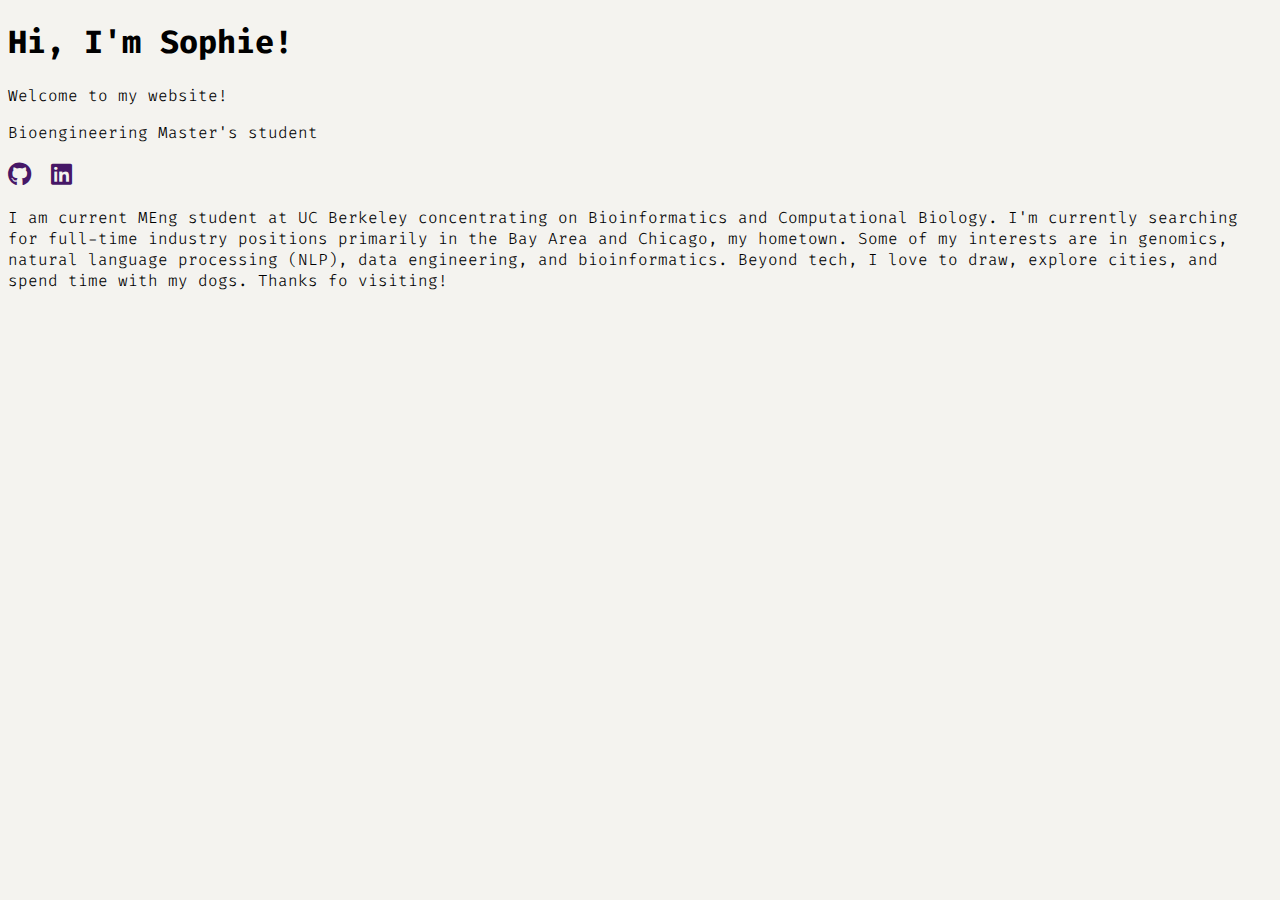
==== index.html @ 15184887 "update files" ====
<!DOCTYPE html> 
<html>
  <head>
    <title>Sophie Furlow - Homepage</title>
    <link rel="stylesheet" href="./assets/css/styles.css">
    <link rel="stylesheet" href="https://cdnjs.cloudflare.com/ajax/libs/font-awesome/6.0.0-beta3/css/all.min.css">
    <link rel="preconnect" href="https://fonts.googleapis.com">
    <link rel="preconnect" href="https://fonts.gstatic.com" crossorigin>
    <link href="https://fonts.googleapis.com/css2?family=Fira+Code:wght@300..700&display=swap" rel="stylesheet">
  </head>
  
  <body>
    <h1>Hi, I'm Sophie!</h1>  
    
    <p>Welcome to my website!</p> 
    <p>Bioengineering Master's student </p>
    <ul class="socials">
        <li><a href="https://github.com/sfurlow8" target="_blank">
            <i class="fab fa-github"></i>
        </a></li>
        <li><a href="http://www.linkedin.com/in/sophie-furlow" target="_blank">
            <i class="fab fa-linkedin"></i>
        </a></li>
    </ul>
    <p>I am current MEng student at UC Berkeley concentrating on Bioinformatics and Computational Biology. 
        I'm currently searching for full-time industry positions primarily in the Bay Area and Chicago, my hometown. 
        Some of my interests are in genomics, natural language processing (NLP), data engineering, and bioinformatics. 
        Beyond tech, I love to draw, explore cities, and spend time with my dogs. 
        Thanks fo visiting! </p>

  </body>
</html>
---- assets/css/styles.css ----
.socials {
    list-style: none;
    padding: 0;
    margin: 0;
}

.socials li {
    display: inline-block;
    margin-right: 10px; /* Adjust spacing between icons */
}

.socials li:last-child {
    margin-right: 0; /* Remove margin from the last icon */
}

.socials a {
    text-decoration: none;
    color: #461767; /* Default color */
    font-size: 24px; /* Default size */
}

.socials a:hover {
    color: #461767; /* Change color on hover */
    opacity: 0.5;
}

.socials a:active {
    color: #461767;
    opacity: 0.5;
}

h1 {
    font-family: 'Fira Code', monospace;
    font-weight: 700;
}

body {
    font-family: 'Fira Code', monospace;
    background-color: #f4f3ef;
    font-weight: 300;
}
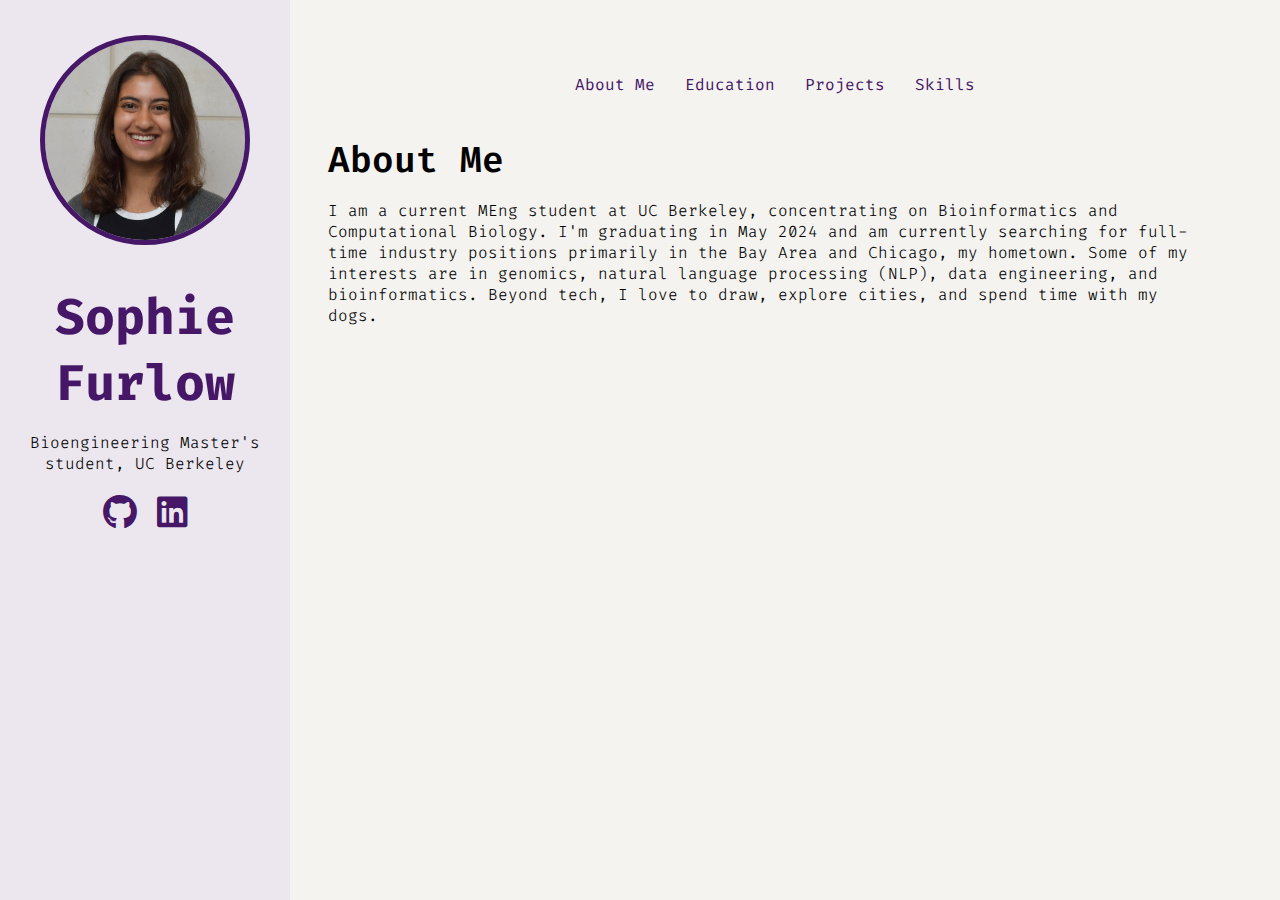
==== commit b5b760e0: "added education" ====
--- a/index.html
+++ b/index.html
@@ -10,10 +10,33 @@
   </head>
   
   <body>
-    <h1>Hi, I'm Sophie!</h1>  
-    
-    <p>Welcome to my website!</p> 
-    <p>Bioengineering Master's student </p>
+    <header>
+      <div class="menu">
+        <ul>
+          <li><a href="#" onclick="showSection('aboutme')">About Me</a></li>
+          <li><a href="#" onclick="showSection('education')">Education</a></li>
+          <li><a href="#" onclick="showSection('projects')">Projects</a></li>
+          <li><a href="#" onclick="showSection('skills')">Skills</a></li>
+      </ul>
+      </div>
+    </header>
+    <div class="sidebar">
+      <img src="images/calid.jpg" alt="Sophie Furlow">
+      <h1>Sophie Furlow</h1>
+      <p>Bioengineering Master's student, UC Berkeley</p>
+      <ul class="socials">
+        <li><a href="https://github.com/sfurlow8" target="_blank">
+            <i class="fab fa-github"></i>
+        </a></li>
+        <li><a href="http://www.linkedin.com/in/sophie-furlow" target="_blank">
+            <i class="fab fa-linkedin"></i>
+        </a></li>
+      </ul>
+    </div>
+
+    <!-- <p>Hi, I'm</p>  
+    <h1>Sophie Furlow</h1>
+    <p>Bioengineering Master's student, UC Berkeley</p>
     <ul class="socials">
         <li><a href="https://github.com/sfurlow8" target="_blank">
             <i class="fab fa-github"></i>
@@ -21,12 +44,58 @@
         <li><a href="http://www.linkedin.com/in/sophie-furlow" target="_blank">
             <i class="fab fa-linkedin"></i>
         </a></li>
-    </ul>
-    <p>I am current MEng student at UC Berkeley concentrating on Bioinformatics and Computational Biology. 
-        I'm currently searching for full-time industry positions primarily in the Bay Area and Chicago, my hometown. 
+    </ul> -->
+    <!-- <p>I am current MEng student at UC Berkeley, concentrating on Bioinformatics and Computational Biology. 
+        I'm graduating in May 2024 and am currently searching for full-time industry positions primarily in the Bay Area and Chicago, my hometown. 
         Some of my interests are in genomics, natural language processing (NLP), data engineering, and bioinformatics. 
         Beyond tech, I love to draw, explore cities, and spend time with my dogs. 
-        Thanks fo visiting! </p>
+        Thanks for visiting! </p> -->
+    <!-- <main>
+        <section id="aboutme">
+              <h2>About Me</h2>
+              <p>Your biography goes here...</p>
+        </section>
+        <section id="education">
+              <h2>Education</h2>
+              <p>Your education details go here...</p>
+        </section>
+        <section id="projects">
+              <h2>Projects</h2>
+              <p>Your projects details go here...</p>
+        </section>
+        <section id="skills">
+          <h2>Skills</h2>
+          <p>Your skills details go here...</p>
+        </section>
+      </main> -->
+      <div class="main-content">
+        <section id="aboutme" class="section">
+            <h2>About Me</h2>
+            <p>I am a current MEng student at UC Berkeley, concentrating on Bioinformatics and Computational Biology. 
+              I'm graduating in May 2024 and am currently searching for full-time industry positions primarily in the Bay Area and Chicago, my hometown. 
+              Some of my interests are in genomics, natural language processing (NLP), data engineering, and bioinformatics. 
+              Beyond tech, I love to draw, explore cities, and spend time with my dogs. </p> 
+        </section>
+        <section id="education" class="section">
+            <h3 class="school">University of California, Berkeley</h3>
+            <h2 class="degree">Master of Engineering, Bioengineering</h2>
+            <h4>Berkeley, CA. Graduating May 2024.</h4>
+            <p class="conc">Concentration on Bioinformatics and Computational Biology.</p>
+            <h3 class="school">Northwestern University</h3>
+            <h2 class="degree">Bachelor of Science, Biomedical Computation</h2>
+            <h4>Evanston, IL. 2019-2023.</h4>
+            <p>Minor in Data Engineering. Magna Cum Laude Graduate. Tau Beta Pi Engineering Honor Society.</p>
+        </section>
+        <section id="projects" class="section">
+            <h2>Projects</h2>
+            <p>Your projects details go here...</p>
+        </section>
+        <section id="skills" class="section">
+          <h2>Skills</h2>
+          <p>Your biography goes here...</p>
+        </section>
+      </div>
 
+    <script src="script.js"></script>
   </body>
 </html>--- a/assets/css/styles.css
+++ b/assets/css/styles.css
@@ -18,7 +18,7 @@
 .socials a {
     text-decoration: none;
     color: #461767; /* Default color */
-    font-size: 24px; /* Default size */
+    font-size: 35px; /* Default size */
 }
 
 .socials a:hover {
@@ -34,10 +34,140 @@
 h1 {
     font-family: 'Fira Code', monospace;
     font-weight: 700;
+    color: #461767;
+    font-size: 50px;
+    margin-bottom: 2px;
+}
+
+h2 {
+    font-family: 'Fira Code', monospace;
+    font-weight: 600;
+    color: #000;
+    font-size: 40px;
+    margin-bottom: 2px;
 }
 
 body {
     font-family: 'Fira Code', monospace;
     background-color: #f4f3ef;
     font-weight: 300;
-}+    padding: 50px;
+}
+
+/* .container {
+    display: flex;
+} */
+
+nav {
+    position: fixed;
+    background-color: #333;
+    color: #fff;
+    padding: 20px;
+    width: 200px; /* Set width for the side navigation */
+    margin-left: 250px; /* Width of sidebar + margin */
+}
+
+nav a {
+    color: #461767;
+    text-decoration: none;
+}
+
+nav a:hover {
+    text-decoration: underline;
+}
+
+main {
+    padding: 20px;
+}
+
+/* section {
+    margin-bottom: 30px;
+} */
+.section {
+    display: none;
+}
+
+.section h3 {
+    color: #461767;
+    margin-top: 5px;
+    font-weight: 500;
+}
+
+.section h2 {
+    color: black;
+    font-size: 36px;
+    font-weight: 600;
+    margin-top: 5px;
+    margin-bottom: 5px;
+}
+
+.section h4 {
+    color: black;
+    font-size: 12px;
+    font-weight: 300;
+    margin-top: 5px;
+    margin-bottom: 5px;
+}
+
+.menu {
+    /* position: fixed; */
+    display: flex;
+    justify-content: center;
+    margin-left: 250px; /* Width of sidebar + margin */
+
+}
+
+.menu ul {
+    list-style: none;
+}
+
+.menu ul li {
+    display: inline;
+    margin-right: 20px;
+}
+
+.menu a {
+    font-weight: 400;
+    color: #461767;
+    text-decoration: none;
+}
+
+.menu a:hover {
+    text-decoration: underline;
+}
+
+.sidebar {
+    position: fixed;
+    top: 0;
+    left: 0;
+    width: 250px;
+    height: 100%;
+    background-color: #ece7ef;
+    /* color: #461767; */
+    padding: 20px;
+    text-align: center;
+}
+
+.sidebar img {
+    width: 200px;
+    height: 200px; /* Ensure equal width and height */
+    object-fit: cover; /* Prevent image distortion */
+    border-radius: 50%; /* Makes the image circular */
+    margin-top: 20px;
+    margin-bottom: 5px;
+    outline: 5px solid #461767;
+    /*box-shadow: 5px 5px 0px #461767; */ /* Solid offset shadow */
+}
+
+.main-content {
+    margin-left: 250px; /* Width of sidebar + margin */
+    padding: 20px;
+}
+
+/* p {
+    margin-bottom: 100px;
+} */
+
+.conc {
+    margin-bottom: 100px;
+}
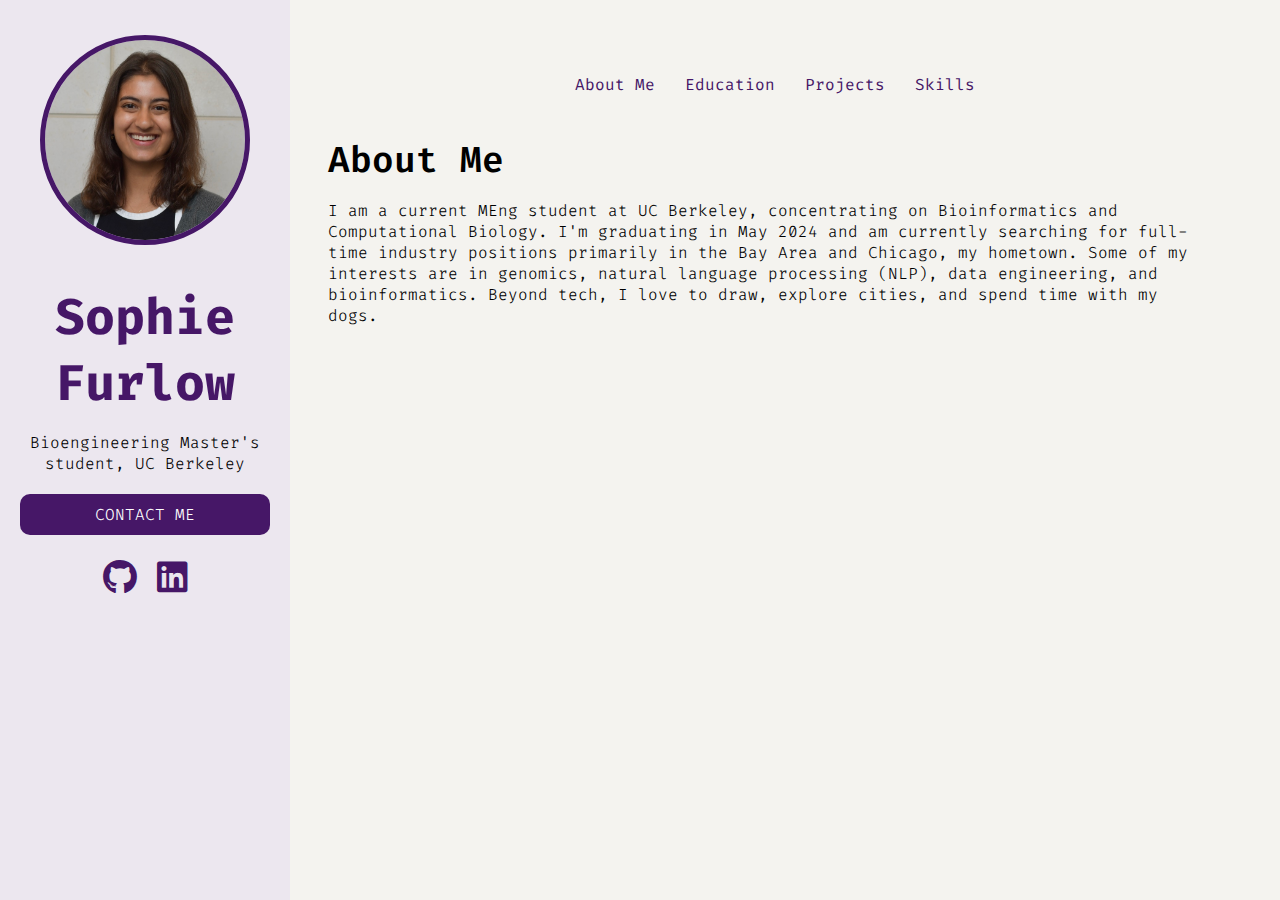
==== commit f38d47f8: "update index" ====
--- a/index.html
+++ b/index.html
@@ -1,40 +1,42 @@
-<!DOCTYPE html> 
+<!DOCTYPE html>
 <html>
-  <head>
-    <title>Sophie Furlow - Homepage</title>
-    <link rel="stylesheet" href="./assets/css/styles.css">
-    <link rel="stylesheet" href="https://cdnjs.cloudflare.com/ajax/libs/font-awesome/6.0.0-beta3/css/all.min.css">
-    <link rel="preconnect" href="https://fonts.googleapis.com">
-    <link rel="preconnect" href="https://fonts.gstatic.com" crossorigin>
-    <link href="https://fonts.googleapis.com/css2?family=Fira+Code:wght@300..700&display=swap" rel="stylesheet">
-  </head>
-  
-  <body>
-    <header>
-      <div class="menu">
-        <ul>
-          <li><a href="#" onclick="showSection('aboutme')">About Me</a></li>
-          <li><a href="#" onclick="showSection('education')">Education</a></li>
-          <li><a href="#" onclick="showSection('projects')">Projects</a></li>
-          <li><a href="#" onclick="showSection('skills')">Skills</a></li>
-      </ul>
-      </div>
-    </header>
-    <div class="sidebar">
-      <img src="images/calid.jpg" alt="Sophie Furlow">
-      <h1>Sophie Furlow</h1>
-      <p>Bioengineering Master's student, UC Berkeley</p>
-      <ul class="socials">
-        <li><a href="https://github.com/sfurlow8" target="_blank">
-            <i class="fab fa-github"></i>
-        </a></li>
-        <li><a href="http://www.linkedin.com/in/sophie-furlow" target="_blank">
-            <i class="fab fa-linkedin"></i>
-        </a></li>
+
+<head>
+  <title>Sophie Furlow - Homepage</title>
+  <link rel="stylesheet" href="./assets/css/styles.css">
+  <link rel="stylesheet" href="https://cdnjs.cloudflare.com/ajax/libs/font-awesome/6.0.0-beta3/css/all.min.css">
+  <link rel="preconnect" href="https://fonts.googleapis.com">
+  <link rel="preconnect" href="https://fonts.gstatic.com" crossorigin>
+  <link href="https://fonts.googleapis.com/css2?family=Fira+Code:wght@300..700&display=swap" rel="stylesheet">
+</head>
+
+<body>
+  <header>
+    <div class="menu">
+      <ul>
+        <li><a href="#" onclick="showSection('aboutme')">About Me</a></li>
+        <li><a href="#" onclick="showSection('education')">Education</a></li>
+        <li><a href="#" onclick="showSection('projects')">Projects</a></li>
+        <li><a href="#" onclick="showSection('skills')">Skills</a></li>
       </ul>
     </div>
-
-    <!-- <p>Hi, I'm</p>  
+  </header>
+  <div class="sidebar">
+    <img src="images/calid.jpg" alt="Sophie Furlow">
+    <h1>Sophie Furlow</h1>
+    <p>Bioengineering Master's student, UC Berkeley</p>
+    <a href="mailto:sophie_furlow@berkeley.edu" class="contact-button">CONTACT ME</a>
+    <ul class="socials">
+      <li><a href="https://github.com/sfurlow8" target="_blank">
+          <i class="fab fa-github"></i>
+        </a></li>
+      <li><a href="http://www.linkedin.com/in/sophie-furlow" target="_blank">
+          <i class="fab fa-linkedin"></i>
+        </a></li>
+    </ul>
+  </div>
+
+  <!-- <p>Hi, I'm</p>  
     <h1>Sophie Furlow</h1>
     <p>Bioengineering Master's student, UC Berkeley</p>
     <ul class="socials">
@@ -45,12 +47,12 @@
             <i class="fab fa-linkedin"></i>
         </a></li>
     </ul> -->
-    <!-- <p>I am current MEng student at UC Berkeley, concentrating on Bioinformatics and Computational Biology. 
+  <!-- <p>I am current MEng student at UC Berkeley, concentrating on Bioinformatics and Computational Biology. 
         I'm graduating in May 2024 and am currently searching for full-time industry positions primarily in the Bay Area and Chicago, my hometown. 
         Some of my interests are in genomics, natural language processing (NLP), data engineering, and bioinformatics. 
         Beyond tech, I love to draw, explore cities, and spend time with my dogs. 
         Thanks for visiting! </p> -->
-    <!-- <main>
+  <!-- <main>
         <section id="aboutme">
               <h2>About Me</h2>
               <p>Your biography goes here...</p>
@@ -68,34 +70,142 @@
           <p>Your skills details go here...</p>
         </section>
       </main> -->
-      <div class="main-content">
-        <section id="aboutme" class="section">
-            <h2>About Me</h2>
-            <p>I am a current MEng student at UC Berkeley, concentrating on Bioinformatics and Computational Biology. 
-              I'm graduating in May 2024 and am currently searching for full-time industry positions primarily in the Bay Area and Chicago, my hometown. 
-              Some of my interests are in genomics, natural language processing (NLP), data engineering, and bioinformatics. 
-              Beyond tech, I love to draw, explore cities, and spend time with my dogs. </p> 
-        </section>
-        <section id="education" class="section">
-            <h3 class="school">University of California, Berkeley</h3>
-            <h2 class="degree">Master of Engineering, Bioengineering</h2>
-            <h4>Berkeley, CA. Graduating May 2024.</h4>
-            <p class="conc">Concentration on Bioinformatics and Computational Biology.</p>
-            <h3 class="school">Northwestern University</h3>
-            <h2 class="degree">Bachelor of Science, Biomedical Computation</h2>
-            <h4>Evanston, IL. 2019-2023.</h4>
-            <p>Minor in Data Engineering. Magna Cum Laude Graduate. Tau Beta Pi Engineering Honor Society.</p>
-        </section>
-        <section id="projects" class="section">
-            <h2>Projects</h2>
-            <p>Your projects details go here...</p>
-        </section>
-        <section id="skills" class="section">
-          <h2>Skills</h2>
-          <p>Your biography goes here...</p>
-        </section>
-      </div>
-
-    <script src="script.js"></script>
-  </body>
+  <div class="main-content">
+    <section id="aboutme" class="section">
+      <h2>About Me</h2>
+      <p>I am a current MEng student at UC Berkeley, concentrating on Bioinformatics and Computational Biology.
+        I'm graduating in May 2024 and am currently searching for full-time industry positions primarily in the Bay Area
+        and Chicago, my hometown.
+        Some of my interests are in genomics, natural language processing (NLP), data engineering, and bioinformatics.
+        Beyond tech, I love to draw, explore cities, and spend time with my dogs. </p>
+    </section>
+    <section id="education" class="section">
+      <h3 class="school">University of California, Berkeley</h3>
+      <h2 class="degree">Master of Engineering, Bioengineering</h2>
+      <h4>Berkeley, CA. Graduating May 2024.</h4>
+      <p>Concentration on Bioinformatics and Computational Biology.</p>
+      <p>Relevant coursework:</p>
+      <ul class="conc">
+        <li>computational and functional genomics</li>
+        <li>machine learning and optimization for computational biology</li>
+        <li>natural language processing</li>
+        <li>genome engineering</li>
+        <li>business of healthcare</li>
+        <li>communication for engineering leaders</li>
+      </ul>
+      <h3 class="school">Northwestern University</h3>
+      <h2 class="degree">Bachelor of Science, Biomedical Computation</h2>
+      <h4>Evanston, IL. 2019-2023.</h4>
+      <p>Minor in Data Engineering. Magna Cum Laude Graduate. Tau Beta Pi Engineering Honor Society.</p>
+      <p>Relevant coursework:</p>
+      <ul>
+        <li>optimization</li>
+        <li>statistics and machine learning</li>
+        <li>data structures and algorithms</li>
+        <li>linear algebra & differential equations</li>
+        <li>molecular & cell biology</li>
+        <li>genetics</li>
+      </ul>
+    </section>
+    <section id="projects" class="section">
+      <h2>Projects</h2>
+      <p></p>
+      <div class="project" id="coma">
+        <div class="project-content">
+          <h3>Predicting Coma Recovery with Multimodal Machine Learning</h3>
+          <p>ML, NLP, Python</p>
+        </div>
+      </div>
+      <div class="project" id="yeast">
+        <div class="project-content">
+          <h3>Transcriptional Analysis of Stress Responses in Yeast</h3>
+          <p>Unsupervised learning, transcriptomics</p>
+        </div>
+      </div>
+      <div class="project" id="pdscreen">
+        <div class="project-content">
+          <h3>At-Home Screening for Parkinson's Disease</h3>
+          <p>App development</p>
+        </div>
+      </div>
+      <div class="project" id="dataeng">
+        <div class="'project-content">
+          <h3>Data Engineering Pipeline Design</h3>
+          <p>AWS, Airflow, Pyspark, PostgreSQL</p>
+        </div>
+      </div>
+      <div class="project" id="dense">
+        <div class="'project-content">
+          <h3>DenseNet Classification of Tumor Images</h3>
+          <p>DL, image segmentation</p>
+        </div>
+      </div>
+    </section>
+    <section id="skills" class="section">
+      <h2>Skills</h2>
+      <section class="skill_cat">
+        <h3>Languages</h3>
+        <ul>
+          <li>Python</li>
+          <li>R</li>
+          <li>MATLAB</li>
+          <li>SQL</li>
+          <li>Bash scripting</li>
+          <li>HTML</li>
+          <li>Basic C, C++</li>
+        </ul>
+      </section>
+      <section class="skill_cat">
+        <h3>Data science</h3>
+        <ul>
+          <li>Natural Language Processing</li>
+          <li>Machine learning</li>
+          <li>Deep learning</li>
+          <li>PyTorch</li>
+          <li>TensorFlow</li>
+          <li>Bioconductor</li>
+          <li>Biostatistics</li>
+          <li>Genome alignment and genomics</li>
+        </ul>
+      </section>
+      <section class="skill_cat">
+        <h3>Data management</h3>
+        <ul>
+          <li>AWS, Azure, GCP</li>
+          <li>Docker</li>
+          <li>PostgreSQL</li>
+          <li>Airflow</li>
+          <li>Git</li>
+          <li>High performance computing</li>
+        </ul>
+      </section>
+      <section class="skill_cat">
+        <h3>Communication & Creative</h3>
+        <ul>
+          <li>Presentations & public speaking</li>
+          <li>Design methodologies</li>
+          <li>Prototyping</li>
+          <li>Writing</li>
+          <li>Adobe Illustrator</li>
+        </ul>
+      </section>
+    </section>
+  </div>
+
+  <div class="overlay" id="overlay" onclick="closeOverlay()"></div>
+  <div class="modal-overlay" id="modal-overlay" onclick="hideDetails()"></div>
+
+  <div class="modal" id="modal">
+    <div class="modal-content" id="modal-content">
+
+      <p>Something for modal content</p>
+      <span class="close" onclick="hideDetails()">&times;</span>
+
+      <button class="close-button" onclick="hideDetails()">Close</button>
+    </div>
+  </div>
+
+  <script src="script.js"></script>
+</body>
+
 </html>--- a/assets/css/styles.css
+++ b/assets/css/styles.css
@@ -1,4 +1,5 @@
 
+/* Github and LinkedIn icons ------------------------------------------------------------*/
 
 .socials {
     list-style: none;
@@ -8,21 +9,21 @@
 
 .socials li {
     display: inline-block;
-    margin-right: 10px; /* Adjust spacing between icons */
+    margin-right: 10px; 
 }
 
 .socials li:last-child {
-    margin-right: 0; /* Remove margin from the last icon */
+    margin-right: 0; 
 }
 
 .socials a {
     text-decoration: none;
-    color: #461767; /* Default color */
-    font-size: 35px; /* Default size */
+    color: #461767; 
+    font-size: 35px; 
 }
 
 .socials a:hover {
-    color: #461767; /* Change color on hover */
+    color: #461767; /* change color on hover */
     opacity: 0.5;
 }
 
@@ -30,6 +31,8 @@
     color: #461767;
     opacity: 0.5;
 }
+
+/* Headings ------------------------------------------------------------------------*/
 
 h1 {
     font-family: 'Fira Code', monospace;
@@ -54,17 +57,15 @@
     padding: 50px;
 }
 
-/* .container {
-    display: flex;
-} */
+/* Navigation menu ---------------------------------------------------------------------------*/
 
 nav {
     position: fixed;
     background-color: #333;
     color: #fff;
     padding: 20px;
-    width: 200px; /* Set width for the side navigation */
-    margin-left: 250px; /* Width of sidebar + margin */
+    width: 200px; 
+    margin-left: 250px; 
 }
 
 nav a {
@@ -80,9 +81,9 @@
     padding: 20px;
 }
 
-/* section {
-    margin-bottom: 30px;
-} */
+
+/* Sections -------------------------------------------------------------------------------*/
+
 .section {
     display: none;
 }
@@ -136,6 +137,9 @@
     text-decoration: underline;
 }
 
+
+/* Sidebar --------------------------------------------------------------------------------*/
+
 .sidebar {
     position: fixed;
     top: 0;
@@ -150,24 +154,139 @@
 
 .sidebar img {
     width: 200px;
-    height: 200px; /* Ensure equal width and height */
-    object-fit: cover; /* Prevent image distortion */
-    border-radius: 50%; /* Makes the image circular */
+    height: 200px; 
+    object-fit: cover; 
+    border-radius: 50%; 
     margin-top: 20px;
     margin-bottom: 5px;
     outline: 5px solid #461767;
-    /*box-shadow: 5px 5px 0px #461767; */ /* Solid offset shadow */
 }
 
 .main-content {
-    margin-left: 250px; /* Width of sidebar + margin */
-    padding: 20px;
-}
-
-/* p {
-    margin-bottom: 100px;
+    margin-left: 250px; /* width of sidebar + margin */
+    padding: 20px;
+}
+
+.contact-button {
+    display: block;
+    margin-top: 20px;
+    margin-bottom: 20px; 
+    padding: 10px 10px;
+    background-color: #461767;
+    color: #fff;
+    text-decoration: none;
+    text-align: center;
+    border: none;
+    border-radius: 10px;
+    cursor: pointer;
+}
+
+.contact-button:hover {
+    border: 3px solid #461767;
+    background-color: #ece7ef;
+    color: #461767;
+}
+
+/* Page preferences ----------------------------------------------------------------------------*/
+
+.conc {
+    margin-bottom: 60px;
+}
+
+
+.modal {
+    display: none;
+    position: fixed;
+    z-index: 1;
+    left: 0;
+    top: 0;
+    width: 100%;
+    height: 100%;
+    background-color: rgba(0, 0, 0, 0.5); /* semi-transparent background */
+    overflow: auto;
+}
+
+.modal-content {
+    background-color: #fefefe;
+    margin: 15% auto;
+    padding: 20px;
+    border: 1px solid #888;
+    width: 80%;
+}
+
+.close {
+    color: #aaa;
+    float: right;
+    font-size: 28px;
+    font-weight: bold;
+}
+
+.close:hover,
+.close:focus {
+    color: black;
+    text-decoration: none;
+    cursor: pointer;
+}
+
+.modal-overlay {
+    display: none;
+    position: fixed;
+    z-index: 1;
+    left: 0;
+    top: 0;
+    width: 100%;
+    height: 100%;
+    background-color: rgba(0, 0, 0, 0.5); /* semi-transparent background */
+}
+
+.modal.show {
+    display: block;
+}
+
+/* .skill_cat {
+    display: flex; 
+    flex-direction: column;
+    margin: 10px;
+    border: 1px solid #ccc;
+    padding: 20px;
+    text-align: left; 
 } */
 
-.conc {
-    margin-bottom: 100px;
-}
+.close {
+    position: absolute;
+    top: 10px;
+    right: 10px;
+    font-size: 24px;
+    cursor: pointer;
+    z-index: 1; /* Ensure the close button is above the modal content */
+}
+
+.close-button {
+    margin-top: 20px;
+    padding: 10px 20px;
+    background-color: #ccc;
+    border: none;
+    cursor: pointer;
+    z-index: 1; /* Ensure the close button is above the modal content */
+}
+
+.project { /*display project cards in a horizontal list under each subject*/
+    vertical-align: top;
+    margin-inline-end: 20px;
+    display: inline-block;
+    width: 250px;
+    height: 200px;
+    padding: 10px;
+    margin-bottom: 50px;
+    margin-right: 50px;
+    border: 3px solid #461767;
+    border-radius: 15px;
+    background-color: white;
+    box-shadow: 8px 8px #461767;
+}
+
+.project:hover { /*change color of project cards when hovering*/
+    background-color: #ece7ef;
+    box-shadow: 8px 8px #461767;
+}
+
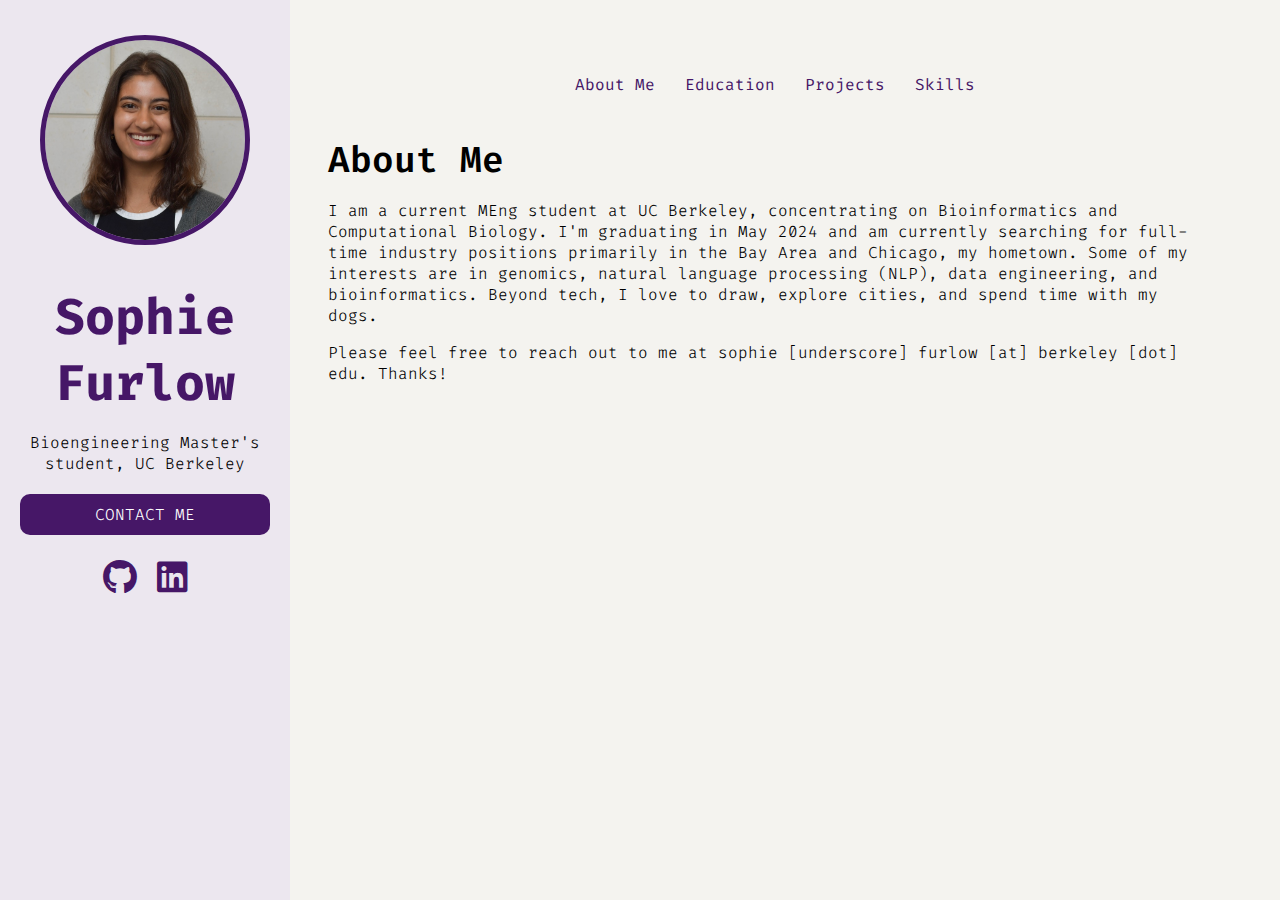
==== commit f88b9cbc: "update projects page" ====
--- a/index.html
+++ b/index.html
@@ -78,6 +78,7 @@
         and Chicago, my hometown.
         Some of my interests are in genomics, natural language processing (NLP), data engineering, and bioinformatics.
         Beyond tech, I love to draw, explore cities, and spend time with my dogs. </p>
+      <p>Please feel free to reach out to me at sophie [underscore] furlow [at] berkeley [dot] edu. Thanks!</p>
     </section>
     <section id="education" class="section">
       <h3 class="school">University of California, Berkeley</h3>
@@ -117,15 +118,15 @@
         </div>
       </div>
       <div class="project" id="yeast">
-        <div class="project-content">
+        <div>
           <h3>Transcriptional Analysis of Stress Responses in Yeast</h3>
           <p>Unsupervised learning, transcriptomics</p>
         </div>
       </div>
-      <div class="project" id="pdscreen">
+      <div class="project" id="pd">
         <div class="project-content">
           <h3>At-Home Screening for Parkinson's Disease</h3>
-          <p>App development</p>
+          <p>App development, Swift</p>
         </div>
       </div>
       <div class="project" id="dataeng">
@@ -134,75 +135,149 @@
           <p>AWS, Airflow, Pyspark, PostgreSQL</p>
         </div>
       </div>
-      <div class="project" id="dense">
+      <div class="project" id="tumor">
         <div class="'project-content">
           <h3>DenseNet Classification of Tumor Images</h3>
           <p>DL, image segmentation</p>
         </div>
       </div>
-    </section>
-    <section id="skills" class="section">
-      <h2>Skills</h2>
-      <section class="skill_cat">
-        <h3>Languages</h3>
-        <ul>
-          <li>Python</li>
-          <li>R</li>
-          <li>MATLAB</li>
-          <li>SQL</li>
-          <li>Bash scripting</li>
-          <li>HTML</li>
-          <li>Basic C, C++</li>
-        </ul>
-      </section>
-      <section class="skill_cat">
-        <h3>Data science</h3>
-        <ul>
-          <li>Natural Language Processing</li>
-          <li>Machine learning</li>
-          <li>Deep learning</li>
-          <li>PyTorch</li>
-          <li>TensorFlow</li>
-          <li>Bioconductor</li>
-          <li>Biostatistics</li>
-          <li>Genome alignment and genomics</li>
-        </ul>
-      </section>
-      <section class="skill_cat">
-        <h3>Data management</h3>
-        <ul>
-          <li>AWS, Azure, GCP</li>
-          <li>Docker</li>
-          <li>PostgreSQL</li>
-          <li>Airflow</li>
-          <li>Git</li>
-          <li>High performance computing</li>
-        </ul>
-      </section>
-      <section class="skill_cat">
-        <h3>Communication & Creative</h3>
-        <ul>
-          <li>Presentations & public speaking</li>
-          <li>Design methodologies</li>
-          <li>Prototyping</li>
-          <li>Writing</li>
-          <li>Adobe Illustrator</li>
-        </ul>
-      </section>
-    </section>
-  </div>
-
-  <div class="overlay" id="overlay" onclick="closeOverlay()"></div>
-  <div class="modal-overlay" id="modal-overlay" onclick="hideDetails()"></div>
-
-  <div class="modal" id="modal">
-    <div class="modal-content" id="modal-content">
-
-      <p>Something for modal content</p>
-      <span class="close" onclick="hideDetails()">&times;</span>
-
-      <button class="close-button" onclick="hideDetails()">Close</button>
+
+      <div class="modal-container" id="modal-container-coma">
+        <div class="modal">
+          <button id="close-coma">x</button>
+          <h1>Predicting Coma Recovery with Machine Learning of Multimodal Data</h1>
+          <h2>UC Berkeley and UC San Francisco, 2023-2024</h2>
+          <div class="container">
+            <p>The standard of care in ICUs is to observe comatose patients for several days before making treatment
+              decisions, but early action can lead to better recovery outcomes. We are deploying a model trained on
+              historical patients’ neurophysiological data and doctor-written notes to predict the likely recovery
+              outcome of new patients. The prediction is a decision support tool that helps physicians make earlier
+              treatment decisions to help patients reach a higher level of functional independence post-coma. Using
+              Python, we cluster the similarity of brainwave patterns and use natural language processing to correlate
+              keywords in patients’ notes to their likely recovery outcomes.
+            </p>
+            <img src="images/visual_asset.jpg" alt="coma_visual">
+          </div>
+
+          <p><a href="https://github.com/sfurlow8/NLP-of-Medical-Notes" target="_blank">Github</a></p>
+          <p><a href="">Project Brief</a></p>
+        </div>
+      </div>
+
+      <div class="modal-container" id="modal-container-yeast">
+        <div class="modal">
+          <button id="close-yeast">x</button>
+          <h1>Transcriptional Analysis of Stress Responses in Yeast</h1>
+          <h2>Northwestern University and NSF Simons Center for Quantitative Biology, 2021</h2>
+          <p>The goal of the project was to investigate multi-kinase control of environmental stress responsive
+            transcription in yeast. What kinases transmit stress signals and what roles of theirs are contingent on
+            the environment? My research sought to build on research presented in Mace PLOS 2020 that showed how
+            kinases are involved in regulating genes in particular environments.
+            I aligned DESeq transcripts to a yeast reference genome using STAR in a computing cluster. Using GO
+            analysis and further research on the genotypes clustered together in PCA-reduced space, I reasoned that
+            the structure revealed in the PCA plot of the first 2 components forms due to common nucleic acid binding
+            activity.
+          </p>
+          <img src="images/yeast_img.jpg" alt="pdscreen" id="yeast_img">
+          <p><a href="https://github.com/sfurlow8/Transcriptional-Analysis-of-Stress-Responses"
+              target="_blank">Github</a></p>
+        </div>
+      </div>
+
+      <div class="modal-container" id="modal-container-pd">
+        <div class="modal">
+          <button id="close-pd">x</button>
+          <h1>At-Home Screening for Parkinson's Disease</h1>
+          <h2>UC Berkeley, 2024</h2>
+          <div class="container">
+            <p>Here we built PDScreen, a mobile app designed to screen at-risk patients for symptoms of Parkinson's at
+              home. This app prototype combines a questionnaire, speech recognition, finger tapping, and gait analysis.
+              The app is intended to perform parts of the UPDRS (Unified Parkinson’s Disease Rating Scale) screening and
+              relay the information to trained neurologists.
+              The project was developed over a 2-week period as part of the iHackHealth Appathon hosted by UC Berkeley
+              and Apple.
+            </p>
+            <img src="images/pdscreen.jpg" alt="pdscreen" id="pd_img">
+          </div>
+          <p><a href="https://github.com/floriankri/PDScreen_iHackHealth_2024" target="_blank">Github (with app
+              demo)</a></p>
+          <p><a href="images/pd_pitch.pdf" target="_blank">Pitch deck</a></p>
+        </div>
+      </div>
+  </div>
+
+  <div class="modal-container" id="modal-container-dataeng">
+    <div class="modal">
+      <button id="close-dataeng">x</button>
+      <h1>Data Engineering Pipeline Design</h1>
+      <h2>Northwestern University, 2023</h2>
+      <p>Lorem ipsum dolor sit amet consectetur adipisicing elit. Vero cupiditate ad quibusdam? Optio animi, ipsum illo
+        impedit officia dicta, voluptatum tempora nobis sint eum velit vitae! Vitae, libero quo. Soluta!</p>
+      <img src="images/dag.jpg" alt="pdscreen" id="dag_img">
+      <p><a href="https://github.com/sfurlow8/Data-Eng-Pipeline-Design/tree/main" target="_blank">Github</a></p>
     </div>
+  </div>
+
+  <div class="modal-container" id="modal-container-tumor">
+    <div class="modal">
+      <button id="close-tumor">x</button>
+      <h1>DenseNet Classification of Tumor Images</h1>
+
+    </div>
+  </div>
+
+  </section>
+
+  <section id="skills" class="section">
+    <h2>Skills</h2>
+    <section class="skill_cat">
+      <h3>Languages</h3>
+      <ul>
+        <li>Python</li>
+        <li>R</li>
+        <li>MATLAB</li>
+        <li>SQL</li>
+        <li>Bash scripting</li>
+        <li>HTML</li>
+        <li>Basic C, C++</li>
+      </ul>
+    </section>
+    <section class="skill_cat">
+      <h3>Data science</h3>
+      <ul>
+        <li>Natural Language Processing</li>
+        <li>Machine learning</li>
+        <li>Deep learning</li>
+        <li>PyTorch</li>
+        <li>TensorFlow</li>
+        <lit>PySpark, MapReduce</lit>
+        <li>Bioconductor</li>
+        <li>Biostatistics</li>
+        <li>Genome alignment and genomics</li>
+      </ul>
+    </section>
+    <section class="skill_cat">
+      <h3>Data management</h3>
+      <ul>
+        <li>AWS, Azure, GCP</li>
+        <li>Docker</li>
+        <li>PostgreSQL</li>
+        <li>Airflow</li>
+        <li>Git</li>
+        <li>High performance computing</li>
+      </ul>
+    </section>
+    <section class="skill_cat">
+      <h3>Communication & Creative</h3>
+      <ul>
+        <li>Presentations & public speaking</li>
+        <li>Design methodologies</li>
+        <li>Prototyping</li>
+        <li>Writing</li>
+        <li>Adobe Illustrator</li>
+      </ul>
+    </section>
+  </section>
   </div>
 
   <script src="script.js"></script>
--- a/assets/css/styles.css
+++ b/assets/css/styles.css
@@ -194,7 +194,7 @@
 }
 
 
-.modal {
+/* .modal {
     display: none;
     position: fixed;
     z-index: 1;
@@ -202,7 +202,7 @@
     top: 0;
     width: 100%;
     height: 100%;
-    background-color: rgba(0, 0, 0, 0.5); /* semi-transparent background */
+    background-color: rgba(0, 0, 0, 0.5); 
     overflow: auto;
 }
 
@@ -226,39 +226,15 @@
     color: black;
     text-decoration: none;
     cursor: pointer;
-}
-
-.modal-overlay {
-    display: none;
-    position: fixed;
-    z-index: 1;
-    left: 0;
-    top: 0;
-    width: 100%;
-    height: 100%;
-    background-color: rgba(0, 0, 0, 0.5); /* semi-transparent background */
-}
-
-.modal.show {
-    display: block;
-}
-
-/* .skill_cat {
+} */
+
+.skill_cat {
     display: flex; 
     flex-direction: column;
     margin: 10px;
     border: 1px solid #ccc;
     padding: 20px;
     text-align: left; 
-} */
-
-.close {
-    position: absolute;
-    top: 10px;
-    right: 10px;
-    font-size: 24px;
-    cursor: pointer;
-    z-index: 1; /* Ensure the close button is above the modal content */
 }
 
 .close-button {
@@ -278,7 +254,7 @@
     height: 200px;
     padding: 10px;
     margin-bottom: 50px;
-    margin-right: 50px;
+    margin-left: 30px;
     border: 3px solid #461767;
     border-radius: 15px;
     background-color: white;
@@ -290,3 +266,94 @@
     box-shadow: 8px 8px #461767;
 }
 
+
+
+/* Modal tutorial ---------------------- */
+.modal-container {
+    background-color: rgba(0,0,0,0.3);
+    display: flex;
+    align-items: center;
+    justify-content: center;
+    position: fixed;
+    top: 0;
+    left: 0;
+    height: 100vh;
+    width: 100vw;
+    opacity: 0;
+    pointer-events: none;
+    transition: opacity 0.3s ease;
+}
+
+.modal-container.show {
+    pointer-events: auto;
+    opacity: 1;
+}
+
+.modal {
+    background-color: white;
+    border-radius: 10px;
+    padding: 30px 50px;
+    width: 900px;
+    max-width: 100%;
+}
+
+.modal h1 {
+    font-family: 'Fira Code', monospace;
+    font-weight: 500;
+    color: #461767;
+    font-size: 20px;
+    margin-bottom: 2px;
+}
+
+.modal h2 {
+    font-family: 'Fira Code', monospace;
+    font-weight: 300;
+    color: #000;
+    font-size: 15px;
+    margin-bottom: 2px;
+}
+
+.modal body {
+    font-family: 'Fira Code', monospace;
+    font-weight: 300;
+    padding: 80px;
+}
+
+.modal img {
+    margin-top: 50px;
+    width: 500px;
+    height: 300px;
+}
+
+#pd_img {
+    margin-top: 30px;
+    width: 300px;
+    height: 400px;
+}
+
+#yeast_img {
+    display: block;
+    margin-left: auto;
+    margin-right: auto;
+    margin-top: 20px;
+    width: 500px;
+    height: 250px;
+}
+
+#dag_img {
+    display: block;
+    margin-left: auto;
+    margin-right: auto;
+    width: 600px;
+    height: 300px;
+}
+
+.container {
+    display: grid;
+    grid-template-columns: auto auto;
+    column-gap: 10px;
+}
+
+
+
+
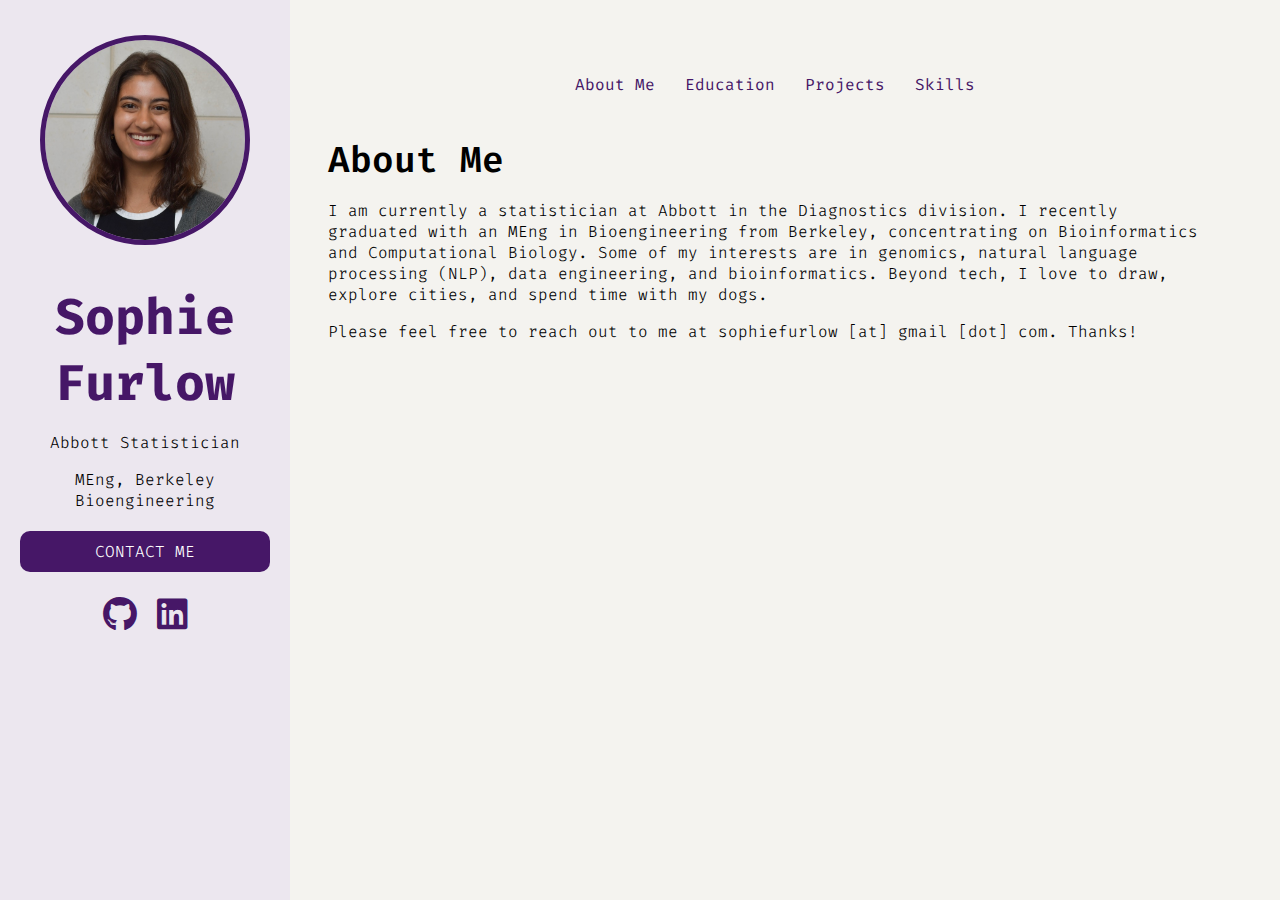
==== commit f08d489e: "Update index.html" ====
--- a/index.html
+++ b/index.html
@@ -24,8 +24,9 @@
   <div class="sidebar">
     <img src="images/calid.jpg" alt="Sophie Furlow">
     <h1>Sophie Furlow</h1>
-    <p>Bioengineering Master's student, UC Berkeley</p>
-    <a href="mailto:sophie_furlow@berkeley.edu" class="contact-button">CONTACT ME</a>
+    <p>Abbott Statistician</p>
+    <p>MEng, Berkeley Bioengineering</p>
+    <a href="mailto:sophiefurlow@gmail.com" class="contact-button">CONTACT ME</a>
     <ul class="socials">
       <li><a href="https://github.com/sfurlow8" target="_blank">
           <i class="fab fa-github"></i>
@@ -73,17 +74,16 @@
   <div class="main-content">
     <section id="aboutme" class="section">
       <h2>About Me</h2>
-      <p>I am a current MEng student at UC Berkeley, concentrating on Bioinformatics and Computational Biology.
-        I'm graduating in May 2024 and am currently searching for full-time industry positions primarily in the Bay Area
-        and Chicago, my hometown.
-        Some of my interests are in genomics, natural language processing (NLP), data engineering, and bioinformatics.
+      <p>I am currently a statistician at Abbott in the Diagnostics division. I recently graduated with an MEng in Bioengineering 
+        from Berkeley, concentrating on Bioinformatics and Computational Biology. Some of my interests are in genomics, 
+        natural language processing (NLP), data engineering, and bioinformatics.
         Beyond tech, I love to draw, explore cities, and spend time with my dogs. </p>
-      <p>Please feel free to reach out to me at sophie [underscore] furlow [at] berkeley [dot] edu. Thanks!</p>
+      <p>Please feel free to reach out to me at sophiefurlow [at] gmail [dot] com. Thanks!</p>
     </section>
     <section id="education" class="section">
       <h3 class="school">University of California, Berkeley</h3>
       <h2 class="degree">Master of Engineering, Bioengineering</h2>
-      <h4>Berkeley, CA. Graduating May 2024.</h4>
+      <h4>Berkeley, CA. 2023-2024.</h4>
       <p>Concentration on Bioinformatics and Computational Biology.</p>
       <p>Relevant coursework:</p>
       <ul class="conc">
@@ -103,6 +103,7 @@
         <li>optimization</li>
         <li>statistics and machine learning</li>
         <li>data structures and algorithms</li>
+        <li>data engineering & development</li>
         <li>linear algebra & differential equations</li>
         <li>molecular & cell biology</li>
         <li>genetics</li>
@@ -144,7 +145,7 @@
 
       <div class="modal-container" id="modal-container-coma">
         <div class="modal">
-          <button id="close-coma">x</button>
+          <button id="close-coma" style="float: right;">x</button>
           <h1>Predicting Coma Recovery with Machine Learning of Multimodal Data</h1>
           <h2>UC Berkeley and UC San Francisco, 2023-2024</h2>
           <div class="container">
@@ -155,28 +156,28 @@
               treatment decisions to help patients reach a higher level of functional independence post-coma. Using
               Python, we cluster the similarity of brainwave patterns and use natural language processing to correlate
               keywords in patients’ notes to their likely recovery outcomes.
-            </p>
+              This work is in the process of publication.</p>
             <img src="images/visual_asset.jpg" alt="coma_visual">
           </div>
 
           <p><a href="https://github.com/sfurlow8/NLP-of-Medical-Notes" target="_blank">Github</a></p>
-          <p><a href="">Project Brief</a></p>
+          <p><a href="images/brief.pdf" target="_blank">Project brief</a></p>
         </div>
       </div>
 
       <div class="modal-container" id="modal-container-yeast">
         <div class="modal">
-          <button id="close-yeast">x</button>
+          <button id="close-yeast" style="float: right;">x</button>
           <h1>Transcriptional Analysis of Stress Responses in Yeast</h1>
           <h2>Northwestern University and NSF Simons Center for Quantitative Biology, 2021</h2>
           <p>The goal of the project was to investigate multi-kinase control of environmental stress responsive
             transcription in yeast. What kinases transmit stress signals and what roles of theirs are contingent on
             the environment? My research sought to build on research presented in Mace PLOS 2020 that showed how
             kinases are involved in regulating genes in particular environments.
-            I aligned DESeq transcripts to a yeast reference genome using STAR in a computing cluster. Using GO
-            analysis and further research on the genotypes clustered together in PCA-reduced space, I reasoned that
-            the structure revealed in the PCA plot of the first 2 components forms due to common nucleic acid binding
-            activity.
+            I aligned RNA-seq transcripts to a yeast reference genome using STAR in a computing cluster and analyzed them 
+            using DESeq2. Using GO analysis and further research on the genotypes clustered together in PCA-reduced space,
+            I created an ontological tree of molecular functions. I reasoned that the structure revealed in the PCA plot 
+            of the first 2 components forms due to common nucleic binding activity.
           </p>
           <img src="images/yeast_img.jpg" alt="pdscreen" id="yeast_img">
           <p><a href="https://github.com/sfurlow8/Transcriptional-Analysis-of-Stress-Responses"
@@ -186,7 +187,7 @@
 
       <div class="modal-container" id="modal-container-pd">
         <div class="modal">
-          <button id="close-pd">x</button>
+          <button id="close-pd" style="float: right;">x</button>
           <h1>At-Home Screening for Parkinson's Disease</h1>
           <h2>UC Berkeley, 2024</h2>
           <div class="container">
@@ -208,21 +209,33 @@
 
   <div class="modal-container" id="modal-container-dataeng">
     <div class="modal">
-      <button id="close-dataeng">x</button>
+      <button id="close-dataeng" style="float: right;">x</button>
       <h1>Data Engineering Pipeline Design</h1>
       <h2>Northwestern University, 2023</h2>
-      <p>Lorem ipsum dolor sit amet consectetur adipisicing elit. Vero cupiditate ad quibusdam? Optio animi, ipsum illo
-        impedit officia dicta, voluptatum tempora nobis sint eum velit vitae! Vitae, libero quo. Soluta!</p>
-      <img src="images/dag.jpg" alt="pdscreen" id="dag_img">
+      <p>I completed this project with one team member in order to become comfortable with the ETL workflow using
+        PostgreSQL in AWS.
+        We set up a pipeline in Airflow that took webscraped information and a dataset of patients' cardiovascular
+        symptoms and performed processing and feature engineering using PySpark and MapReduce.
+        The processed data was fed into a Logistic Regression, Random Forest, and SVM models with cross validation for
+        evaluation on a test set to pick the best model. </p>
+      <img src="images/dag.jpg" alt="airflow dag" id="dag_img">
       <p><a href="https://github.com/sfurlow8/Data-Eng-Pipeline-Design/tree/main" target="_blank">Github</a></p>
     </div>
   </div>
 
   <div class="modal-container" id="modal-container-tumor">
     <div class="modal">
-      <button id="close-tumor">x</button>
+      <button id="close-tumor" style="float: right;">x</button>
       <h1>DenseNet Classification of Tumor Images</h1>
-
+      <h2>UC Berkeley, 2024</h2>
+      <p>One team member and I are using images and masks from the NuCLS crowdsourced dataset to train a neural network
+        that classifies slide images of cells into tumors, sTIL cells, and stromal cells.
+        We have written a DenseNet architecture with 6 dense blocks that can learn multiclass and binary classification
+        tasks with up to 85% accuracy on validation sets.
+        We run training and validation for the model with roughly 9 million parameters on a high performance computing
+        cluster. Images like the one shown below are cropped
+        into smaller images containing single nuclei on which the model is trained.</p>
+      <img src="images/dense.jpg" alt="tumor cells in slide" id="dense_img">
     </div>
   </div>
 
@@ -238,6 +251,7 @@
         <li>MATLAB</li>
         <li>SQL</li>
         <li>Bash scripting</li>
+        <li>JavaScript</li>
         <li>HTML</li>
         <li>Basic C, C++</li>
       </ul>
@@ -250,7 +264,7 @@
         <li>Deep learning</li>
         <li>PyTorch</li>
         <li>TensorFlow</li>
-        <lit>PySpark, MapReduce</lit>
+        <li>PySpark, MapReduce</li>
         <li>Bioconductor</li>
         <li>Biostatistics</li>
         <li>Genome alignment and genomics</li>
@@ -260,6 +274,7 @@
       <h3>Data management</h3>
       <ul>
         <li>AWS, Azure, GCP</li>
+        <li>BigQuery</li>
         <li>Docker</li>
         <li>PostgreSQL</li>
         <li>Airflow</li>
@@ -277,7 +292,7 @@
         <li>Adobe Illustrator</li>
       </ul>
     </section>
-  </section>
+</section>
   </div>
 
   <script src="script.js"></script>
--- a/assets/css/styles.css
+++ b/assets/css/styles.css
@@ -111,11 +111,9 @@
 }
 
 .menu {
-    /* position: fixed; */
     display: flex;
     justify-content: center;
-    margin-left: 250px; /* Width of sidebar + margin */
-
+    margin-left: 250px; 
 }
 
 .menu ul {
@@ -194,48 +192,11 @@
 }
 
 
-/* .modal {
-    display: none;
-    position: fixed;
-    z-index: 1;
-    left: 0;
-    top: 0;
-    width: 100%;
-    height: 100%;
-    background-color: rgba(0, 0, 0, 0.5); 
-    overflow: auto;
-}
-
-.modal-content {
-    background-color: #fefefe;
-    margin: 15% auto;
-    padding: 20px;
-    border: 1px solid #888;
-    width: 80%;
-}
-
-.close {
-    color: #aaa;
-    float: right;
-    font-size: 28px;
-    font-weight: bold;
-}
-
-.close:hover,
-.close:focus {
-    color: black;
-    text-decoration: none;
-    cursor: pointer;
-} */
-
-.skill_cat {
-    display: flex; 
-    flex-direction: column;
-    margin: 10px;
-    border: 1px solid #ccc;
-    padding: 20px;
-    text-align: left; 
-}
+#skills {
+    margin-top: -15px;
+    margin-left: 275px;
+}
+
 
 .close-button {
     margin-top: 20px;
@@ -348,12 +309,29 @@
     height: 300px;
 }
 
+#dense_img {
+    display: block;
+    margin-left: auto;
+    margin-right: auto;
+    width: 600px;
+    height: 300px;
+}
+
 .container {
     display: grid;
     grid-template-columns: auto auto;
     column-gap: 10px;
 }
 
-
-
-
+button {
+    border-radius: 5px;
+    border: 2px solid #461767;
+    background-color: #461767;
+    color: white;
+    font-family: 'Fira Code', monospace;
+    font-size: 20px;
+    box-shadow: none;
+}
+
+
+
